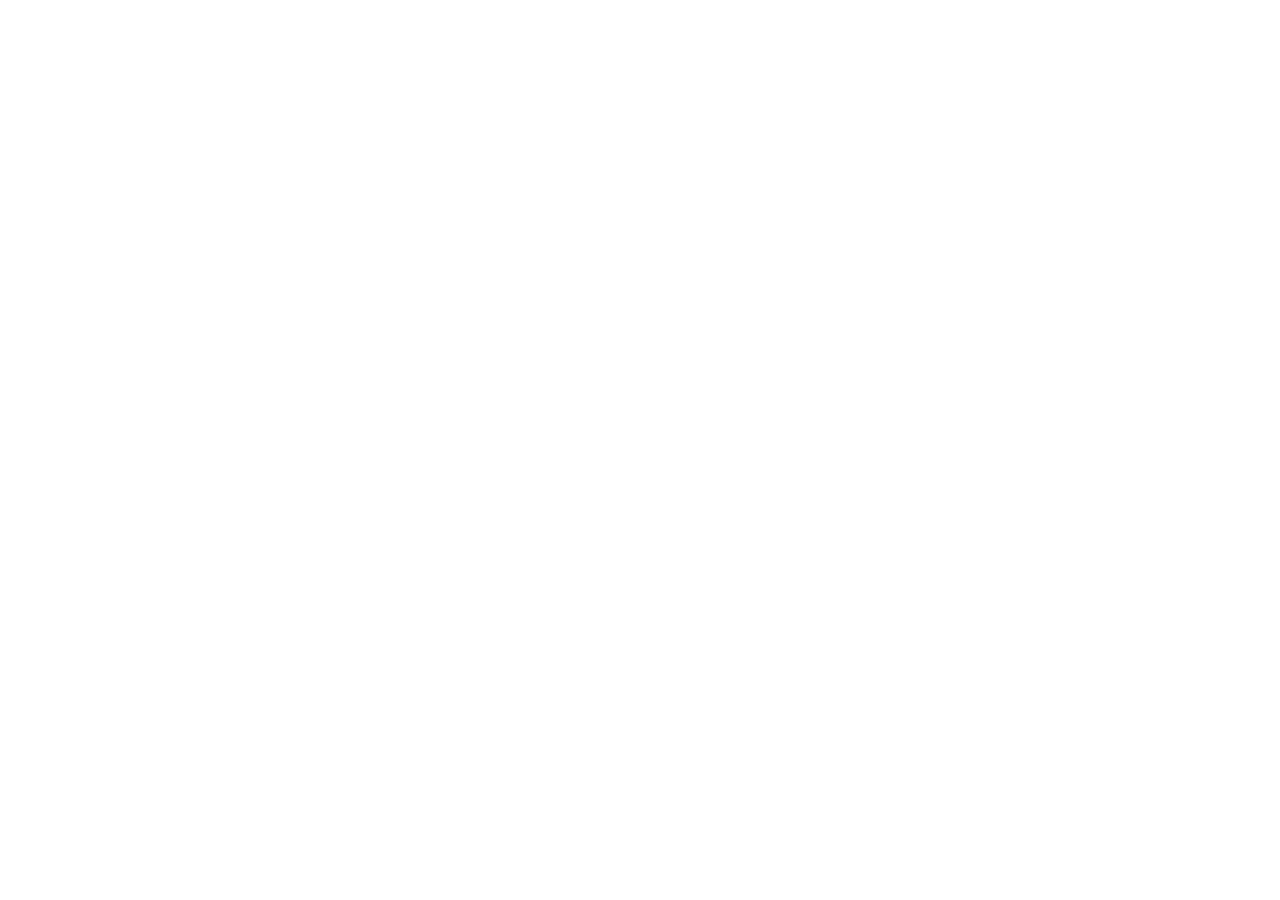
==== resenas/index.html @ 98335f4a "Página puente de reseñas de Google: /reseñas y /resenas con miniatura Co-Authored-By: Claude Opus 5." ====
<!doctype html>
<html lang="es-AR">
<head>
<meta charset="utf-8"><meta name="viewport" content="width=device-width, initial-scale=1">
<title>Dejanos tu reseña · Hera Accesorios</title>
<meta name="description" content="¿Te gustó tu compra en Hera Accesorios? Contanos tu experiencia en Google: nos ayuda muchísimo.">
<!-- Vista previa para WhatsApp / Instagram: la URL de la imagen tiene que ser absoluta. -->
<meta property="og:type" content="website"><meta property="og:locale" content="es_AR">
<meta property="og:site_name" content="Hera Accesorios">
<meta property="og:title" content="Dejanos tu reseña ⭐ Hera Accesorios">
<meta property="og:description" content="¿Te gustó tu compra? Contanos tu experiencia en Google: nos ayuda muchísimo. ¡Gracias!">
<meta property="og:url" content="https://www.heraaccesorios.com.ar/rese%C3%B1as/">
<meta property="og:image" content="https://www.heraaccesorios.com.ar/img/resenas-og.jpg">
<meta property="og:image:secure_url" content="https://www.heraaccesorios.com.ar/img/resenas-og.jpg">
<meta property="og:image:type" content="image/jpeg"><meta property="og:image:width" content="1200"><meta property="og:image:height" content="630">
<meta property="og:image:alt" content="Interior del local Hera Accesorios en Concepción del Uruguay">
<meta name="twitter:card" content="summary_large_image">
<meta name="robots" content="noindex,nofollow">
<meta name="theme-color" content="#F7F0E8"><link rel="icon" href="/img/favicon.svg" type="image/svg+xml">
<!-- La redirección va dentro de la página (no en Cloudflare) para que WhatsApp lea la miniatura de acá. -->
<meta http-equiv="refresh" content="1;url=https://g.page/r/Ce1Mh69QEdltEBM/review">
<script>location.replace("https://g.page/r/Ce1Mh69QEdltEBM/review");</script>
<style>
:root{--cream:#F7F0E8;--ink:#3E2D1D;--accent:#A65A2E;--gold:#C9A66B}
*{box-sizing:border-box}
body{margin:0;min-height:100vh;min-height:100svh;display:grid;place-items:center;padding:24px 16px;background:var(--cream);color:var(--ink);font-family:'DM Sans',Arial,sans-serif;text-align:center;line-height:1.5}
main{max-width:420px}
.logo{font-family:'Marcellus',Georgia,serif;font-size:44px;letter-spacing:8px;margin:0}
.sub{font-size:11px;letter-spacing:5px;margin:0 0 28px}
p{margin:0 0 24px}
a.button{display:inline-flex;align-items:center;justify-content:center;min-height:48px;padding:12px 28px;border-radius:24px;background:var(--accent);color:#fff;text-decoration:none;font-weight:500}
a.button:hover{background:#894722}
a.button:focus-visible{outline:3px solid var(--gold);outline-offset:4px}
</style>
</head>
<body>
<main>
<p class="logo">HERA</p>
<p class="sub">ACCESORIOS</p>
<p>¡Gracias por elegirnos! Te estamos llevando a Google para que nos dejes tu reseña.</p>
<a class="button" href="https://g.page/r/Ce1Mh69QEdltEBM/review">Dejar mi reseña ⭐</a>
</main>
</body>
</html>
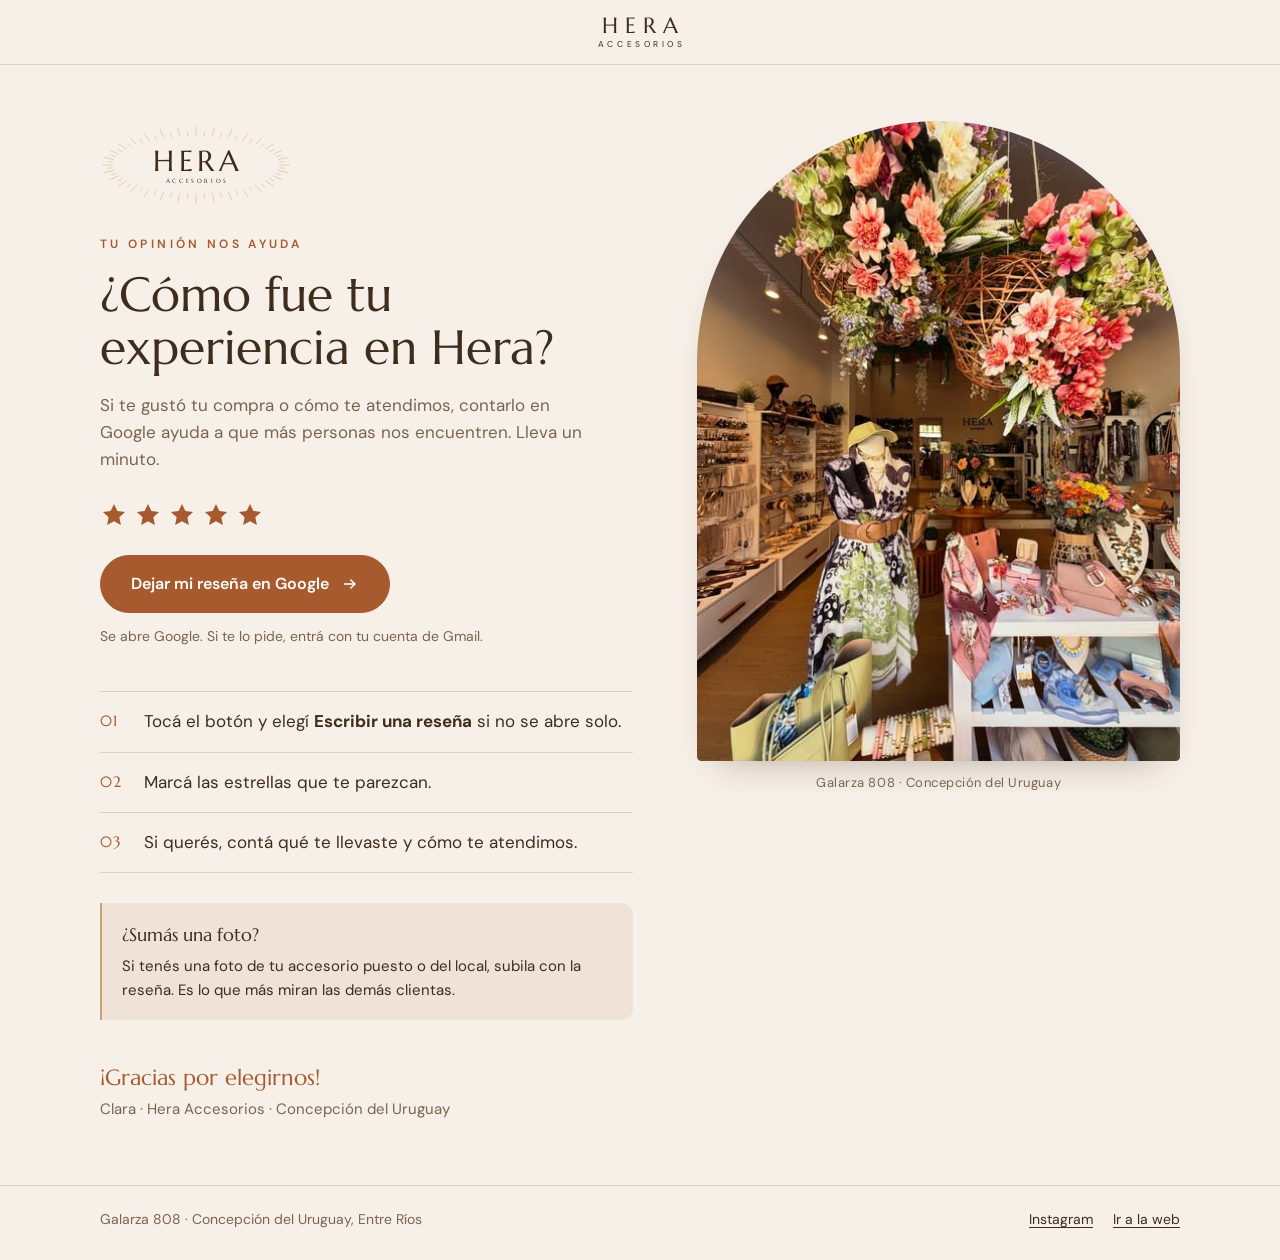
==== commit 16206ce5: "Reseñas: página con botón y pasos, estilo Hera (sin redirección automática) Co-Authored-By: Claude O" ====
--- a/resenas/index.html
+++ b/resenas/index.html
@@ -1,44 +1,89 @@
 <!doctype html>
-<html lang="es-AR">
-<head>
-<meta charset="utf-8"><meta name="viewport" content="width=device-width, initial-scale=1">
-<title>Dejanos tu reseña · Hera Accesorios</title>
-<meta name="description" content="¿Te gustó tu compra en Hera Accesorios? Contanos tu experiencia en Google: nos ayuda muchísimo.">
+<html lang="es-AR"><head><meta charset="utf-8"><meta name="viewport" content="width=device-width,initial-scale=1">
+<title>Dejá tu reseña | Hera Accesorios, Concepción del Uruguay</title>
+<meta name="description" content="¿Te gustó tu compra en Hera Accesorios? Contá en Google cómo fue tu experiencia. Lleva un minuto.">
+<meta name="robots" content="noindex">
+<link rel="canonical" href="https://www.heraaccesorios.com.ar/resenas/">
+<meta name="theme-color" content="#F7F0E8">
+<link rel="icon" href="/img/favicon.svg" type="image/svg+xml">
 <!-- Vista previa para WhatsApp / Instagram: la URL de la imagen tiene que ser absoluta. -->
 <meta property="og:type" content="website"><meta property="og:locale" content="es_AR">
 <meta property="og:site_name" content="Hera Accesorios">
-<meta property="og:title" content="Dejanos tu reseña ⭐ Hera Accesorios">
-<meta property="og:description" content="¿Te gustó tu compra? Contanos tu experiencia en Google: nos ayuda muchísimo. ¡Gracias!">
-<meta property="og:url" content="https://www.heraaccesorios.com.ar/rese%C3%B1as/">
+<meta property="og:title" content="¿Cómo fue tu experiencia en Hera? ⭐">
+<meta property="og:description" content="Dejá tu reseña en Google. Lleva un minuto y nos ayuda muchísimo. ¡Gracias!">
+<meta property="og:url" content="https://www.heraaccesorios.com.ar/resenas/">
 <meta property="og:image" content="https://www.heraaccesorios.com.ar/img/resenas-og.jpg">
 <meta property="og:image:secure_url" content="https://www.heraaccesorios.com.ar/img/resenas-og.jpg">
 <meta property="og:image:type" content="image/jpeg"><meta property="og:image:width" content="1200"><meta property="og:image:height" content="630">
 <meta property="og:image:alt" content="Interior del local Hera Accesorios en Concepción del Uruguay">
 <meta name="twitter:card" content="summary_large_image">
-<meta name="robots" content="noindex,nofollow">
-<meta name="theme-color" content="#F7F0E8"><link rel="icon" href="/img/favicon.svg" type="image/svg+xml">
-<!-- La redirección va dentro de la página (no en Cloudflare) para que WhatsApp lea la miniatura de acá. -->
-<meta http-equiv="refresh" content="1;url=https://g.page/r/Ce1Mh69QEdltEBM/review">
-<script>location.replace("https://g.page/r/Ce1Mh69QEdltEBM/review");</script>
+<link rel="preconnect" href="https://fonts.googleapis.com"><link rel="preconnect" href="https://fonts.gstatic.com" crossorigin>
+<link href="https://fonts.googleapis.com/css2?family=DM+Sans:wght@400;500;600&amp;family=Marcellus&amp;display=swap" rel="stylesheet">
 <style>
-:root{--cream:#F7F0E8;--ink:#3E2D1D;--accent:#A65A2E;--gold:#C9A66B}
+:root{--cream:#F7F0E8;--ink:#3E2D1D;--accent:#A65A2E;--surface:#EFE2D6;--gold:#C9A66B;--muted:#7A6450;--line:rgba(62,45,29,.14);--serif:'Marcellus',Georgia,serif;--sans:'DM Sans',Arial,sans-serif}
 *{box-sizing:border-box}
-body{margin:0;min-height:100vh;min-height:100svh;display:grid;place-items:center;padding:24px 16px;background:var(--cream);color:var(--ink);font-family:'DM Sans',Arial,sans-serif;text-align:center;line-height:1.5}
-main{max-width:420px}
-.logo{font-family:'Marcellus',Georgia,serif;font-size:44px;letter-spacing:8px;margin:0}
-.sub{font-size:11px;letter-spacing:5px;margin:0 0 28px}
-p{margin:0 0 24px}
-a.button{display:inline-flex;align-items:center;justify-content:center;min-height:48px;padding:12px 28px;border-radius:24px;background:var(--accent);color:#fff;text-decoration:none;font-weight:500}
-a.button:hover{background:#894722}
-a.button:focus-visible{outline:3px solid var(--gold);outline-offset:4px}
-</style>
-</head>
-<body>
-<main>
-<p class="logo">HERA</p>
-<p class="sub">ACCESORIOS</p>
-<p>¡Gracias por elegirnos! Te estamos llevando a Google para que nos dejes tu reseña.</p>
-<a class="button" href="https://g.page/r/Ce1Mh69QEdltEBM/review">Dejar mi reseña ⭐</a>
-</main>
-</body>
-</html>
+html,body{margin:0;min-height:100%}
+body{background:var(--cream);color:var(--ink);font-family:var(--sans);font-size:17px;line-height:1.6;overflow-x:hidden}
+a{color:inherit}
+header{border-bottom:1px solid var(--line)}
+header .wrap{display:flex;align-items:center;justify-content:center;min-height:64px}
+.brand{text-decoration:none;text-align:center;line-height:1}
+.brand b{display:block;font-family:var(--serif);font-weight:400;font-size:22px;letter-spacing:.32em;padding-left:.32em}
+.brand small{display:block;font-size:8.5px;letter-spacing:.42em;padding-left:.42em;margin-top:4px}
+.wrap{width:min(1080px,100% - 32px);margin:0 auto}
+main .wrap{display:grid;grid-template-columns:minmax(0,1.05fr) minmax(0,.95fr);gap:64px;align-items:start;padding:56px 0 64px}
+.logo{display:block;width:220px;height:auto;margin:0 0 26px -14px}
+.logo text{font-family:var(--serif);fill:var(--ink)}
+.eyebrow{font-size:12px;letter-spacing:.28em;font-weight:600;color:var(--accent);margin:0 0 14px;text-transform:uppercase}
+h1{font-family:var(--serif);font-weight:400;font-size:clamp(32px,5.4vw,48px);line-height:1.1;margin:0 0 18px}
+.lead{color:var(--muted);margin:0 0 28px;max-width:500px}
+.stars{display:flex;gap:6px;margin:0 0 26px}
+.stars svg{width:28px;height:28px;fill:var(--accent)}
+.button{display:inline-flex;align-items:center;justify-content:center;gap:12px;min-height:56px;padding:15px 30px;border-radius:999px;background:var(--accent);color:#fff;text-decoration:none;font-weight:600;font-size:16px;border:1px solid var(--accent);transition:background .2s,color .2s}
+.button:hover{background:#894722;border-color:#894722}
+.button:focus-visible{outline:3px solid var(--gold);outline-offset:4px}
+.button svg{width:18px;height:18px;fill:currentColor}
+.note-account{font-size:14px;color:var(--muted);margin:12px 0 0}
+ol{list-style:none;counter-reset:p;padding:0;margin:44px 0 0;border-top:1px solid var(--line)}
+ol li{counter-increment:p;display:grid;grid-template-columns:44px 1fr;padding:16px 0;border-bottom:1px solid var(--line)}
+ol li:before{content:counter(p,decimal-leading-zero);font-family:var(--serif);font-size:15px;letter-spacing:.08em;color:var(--accent);padding-top:1px}
+.tip{margin:30px 0 0;padding:18px 20px;border-left:2px solid var(--gold);background:var(--surface);border-radius:0 12px 12px 0;font-size:15px}
+.tip strong{display:block;margin-bottom:4px;font-family:var(--serif);font-weight:400;font-size:18px}
+.thanks{margin:40px 0 0;font-size:15px;color:var(--muted)}
+.thanks b{display:block;font-family:var(--serif);font-weight:400;font-size:22px;color:var(--accent);margin-bottom:2px}
+.photo{position:sticky;top:32px;margin:0}
+.photo img{display:block;width:100%;aspect-ratio:3/4;object-fit:cover;border-radius:999px 999px 18px 18px;box-shadow:0 18px 40px -24px rgba(62,45,29,.45)}
+.photo figcaption{font-size:13px;color:var(--muted);text-align:center;margin-top:12px;letter-spacing:.04em}
+footer{border-top:1px solid var(--line);padding:22px 0 30px;font-size:14px;color:var(--muted)}
+footer .wrap{display:flex;flex-wrap:wrap;gap:8px 24px;justify-content:space-between}
+footer nav{display:flex;gap:20px}
+footer a{color:var(--ink);text-underline-offset:3px}
+@media(max-width:820px){
+  main .wrap{grid-template-columns:1fr;gap:40px;padding:40px 0 48px}
+  .photo{position:static;max-width:340px;margin:0 auto}
+}
+@media(max-width:560px){.logo{width:180px;margin-left:-11px}.button{width:100%}}
+@media(prefers-reduced-motion:reduce){.button{transition:none}}
+</style></head><body>
+<header><div class="wrap"><a class="brand" href="/" aria-label="Hera Accesorios, ir a la web"><b>HERA</b><small>ACCESORIOS</small></a></div></header>
+<main><div class="wrap">
+<div>
+<svg class="logo" viewBox="0 0 500 200" aria-hidden="true" focusable="false"><g stroke="#C9A66B" stroke-width="1" fill="none"><path d="M440.0 100.0L463.0 100.0"/><path d="M439.1 106.4L451.0 107.5"/><path d="M436.3 112.7L458.9 117.2"/><path d="M431.8 118.9L443.3 122.4"/><path d="M425.5 124.9L446.8 133.7"/><path d="M417.6 130.6L428.1 136.3"/><path d="M408.0 136.1L427.1 148.9"/><path d="M396.9 141.2L406.1 148.8"/><path d="M384.4 146.0L400.6 162.2"/><path d="M370.5 150.2L378.1 159.5"/><path d="M355.6 154.0L368.3 173.2"/><path d="M339.6 157.3L345.2 167.9"/><path d="M322.7 160.1L331.5 181.3"/><path d="M305.2 162.2L308.6 173.7"/><path d="M287.1 163.8L291.6 186.3"/><path d="M268.6 164.7L269.8 176.6"/><path d="M250.0 165.0L250.0 188.0"/><path d="M231.4 164.7L230.2 176.6"/><path d="M212.9 163.8L208.4 186.3"/><path d="M194.8 162.2L191.4 173.7"/><path d="M177.3 160.1L168.5 181.3"/><path d="M160.4 157.3L154.8 167.9"/><path d="M144.4 154.0L131.7 173.2"/><path d="M129.5 150.2L121.9 159.5"/><path d="M115.6 146.0L99.4 162.2"/><path d="M103.1 141.2L93.9 148.8"/><path d="M92.0 136.1L72.9 148.9"/><path d="M82.4 130.6L71.9 136.3"/><path d="M74.5 124.9L53.2 133.7"/><path d="M68.2 118.9L56.7 122.4"/><path d="M63.7 112.7L41.1 117.2"/><path d="M60.9 106.4L49.0 107.5"/><path d="M60.0 100.0L37.0 100.0"/><path d="M60.9 93.6L49.0 92.5"/><path d="M63.7 87.3L41.1 82.8"/><path d="M68.2 81.1L56.7 77.6"/><path d="M74.5 75.1L53.2 66.3"/><path d="M82.4 69.4L71.9 63.7"/><path d="M92.0 63.9L72.9 51.1"/><path d="M103.1 58.8L93.9 51.2"/><path d="M115.6 54.0L99.4 37.8"/><path d="M129.5 49.8L121.9 40.5"/><path d="M144.4 46.0L131.7 26.8"/><path d="M160.4 42.7L154.8 32.1"/><path d="M177.3 39.9L168.5 18.7"/><path d="M194.8 37.8L191.4 26.3"/><path d="M212.9 36.2L208.4 13.7"/><path d="M231.4 35.3L230.2 23.4"/><path d="M250.0 35.0L250.0 12.0"/><path d="M268.6 35.3L269.8 23.4"/><path d="M287.1 36.2L291.6 13.7"/><path d="M305.2 37.8L308.6 26.3"/><path d="M322.7 39.9L331.5 18.7"/><path d="M339.6 42.7L345.2 32.1"/><path d="M355.6 46.0L368.3 26.8"/><path d="M370.5 49.8L378.1 40.5"/><path d="M384.4 54.0L400.6 37.8"/><path d="M396.9 58.8L406.1 51.2"/><path d="M408.0 63.9L427.1 51.1"/><path d="M417.6 69.4L428.1 63.7"/><path d="M425.5 75.1L446.8 66.3"/><path d="M431.8 81.1L443.3 77.6"/><path d="M436.3 87.3L458.9 82.8"/><path d="M439.1 93.6L451.0 92.5"/></g><text x="255" y="113" font-size="66" letter-spacing="10" text-anchor="middle">HERA</text><text x="253" y="142" font-size="14" letter-spacing="6" text-anchor="middle">ACCESORIOS</text></svg>
+<p class="eyebrow">Tu opinión nos ayuda</p>
+<h1>¿Cómo fue tu experiencia en Hera?</h1>
+<p class="lead">Si te gustó tu compra o cómo te atendimos, contarlo en Google ayuda a que más personas nos encuentren. Lleva un minuto.</p>
+<div class="stars" aria-hidden="true"><svg viewBox="0 0 24 24"><path d="M12 2.5l2.9 6.1 6.6.8-4.9 4.6 1.3 6.6L12 17.3l-5.9 3.3 1.3-6.6-4.9-4.6 6.6-.8z"/></svg><svg viewBox="0 0 24 24"><path d="M12 2.5l2.9 6.1 6.6.8-4.9 4.6 1.3 6.6L12 17.3l-5.9 3.3 1.3-6.6-4.9-4.6 6.6-.8z"/></svg><svg viewBox="0 0 24 24"><path d="M12 2.5l2.9 6.1 6.6.8-4.9 4.6 1.3 6.6L12 17.3l-5.9 3.3 1.3-6.6-4.9-4.6 6.6-.8z"/></svg><svg viewBox="0 0 24 24"><path d="M12 2.5l2.9 6.1 6.6.8-4.9 4.6 1.3 6.6L12 17.3l-5.9 3.3 1.3-6.6-4.9-4.6 6.6-.8z"/></svg><svg viewBox="0 0 24 24"><path d="M12 2.5l2.9 6.1 6.6.8-4.9 4.6 1.3 6.6L12 17.3l-5.9 3.3 1.3-6.6-4.9-4.6 6.6-.8z"/></svg></div>
+<a class="button" href="https://g.page/r/Ce1Mh69QEdltEBM/review" rel="noopener">Dejar mi reseña en Google <svg viewBox="0 0 24 24" aria-hidden="true" focusable="false"><path d="M13.2 5.3 19.9 12l-6.7 6.7-1.4-1.4 4.3-4.3H4v-2h12.1l-4.3-4.3z"/></svg></a>
+<p class="note-account">Se abre Google. Si te lo pide, entrá con tu cuenta de Gmail.</p>
+<ol>
+<li><span>Tocá el botón y elegí <strong>Escribir una reseña</strong> si no se abre solo.</span></li>
+<li><span>Marcá las estrellas que te parezcan.</span></li>
+<li><span>Si querés, contá qué te llevaste y cómo te atendimos.</span></li>
+</ol>
+<div class="tip"><strong>¿Sumás una foto?</strong>Si tenés una foto de tu accesorio puesto o del local, subila con la reseña. Es lo que más miran las demás clientas.</div>
+<p class="thanks"><b>¡Gracias por elegirnos!</b>Clara · Hera Accesorios · Concepción del Uruguay</p>
+</div>
+<figure class="photo"><img src="/img/local-flores.jpg" width="480" height="640" alt="Interior del local Hera Accesorios, con flores colgantes y accesorios en exhibición" loading="lazy"><figcaption>Galarza 808 · Concepción del Uruguay</figcaption></figure>
+</div></main>
+<footer><div class="wrap"><span>Galarza 808 · Concepción del Uruguay, Entre Ríos</span><nav><a href="https://www.instagram.com/heraaccesorios.cdelu/" target="_blank" rel="noopener">Instagram</a><a href="/">Ir a la web</a></nav></div></footer>
+</body></html>
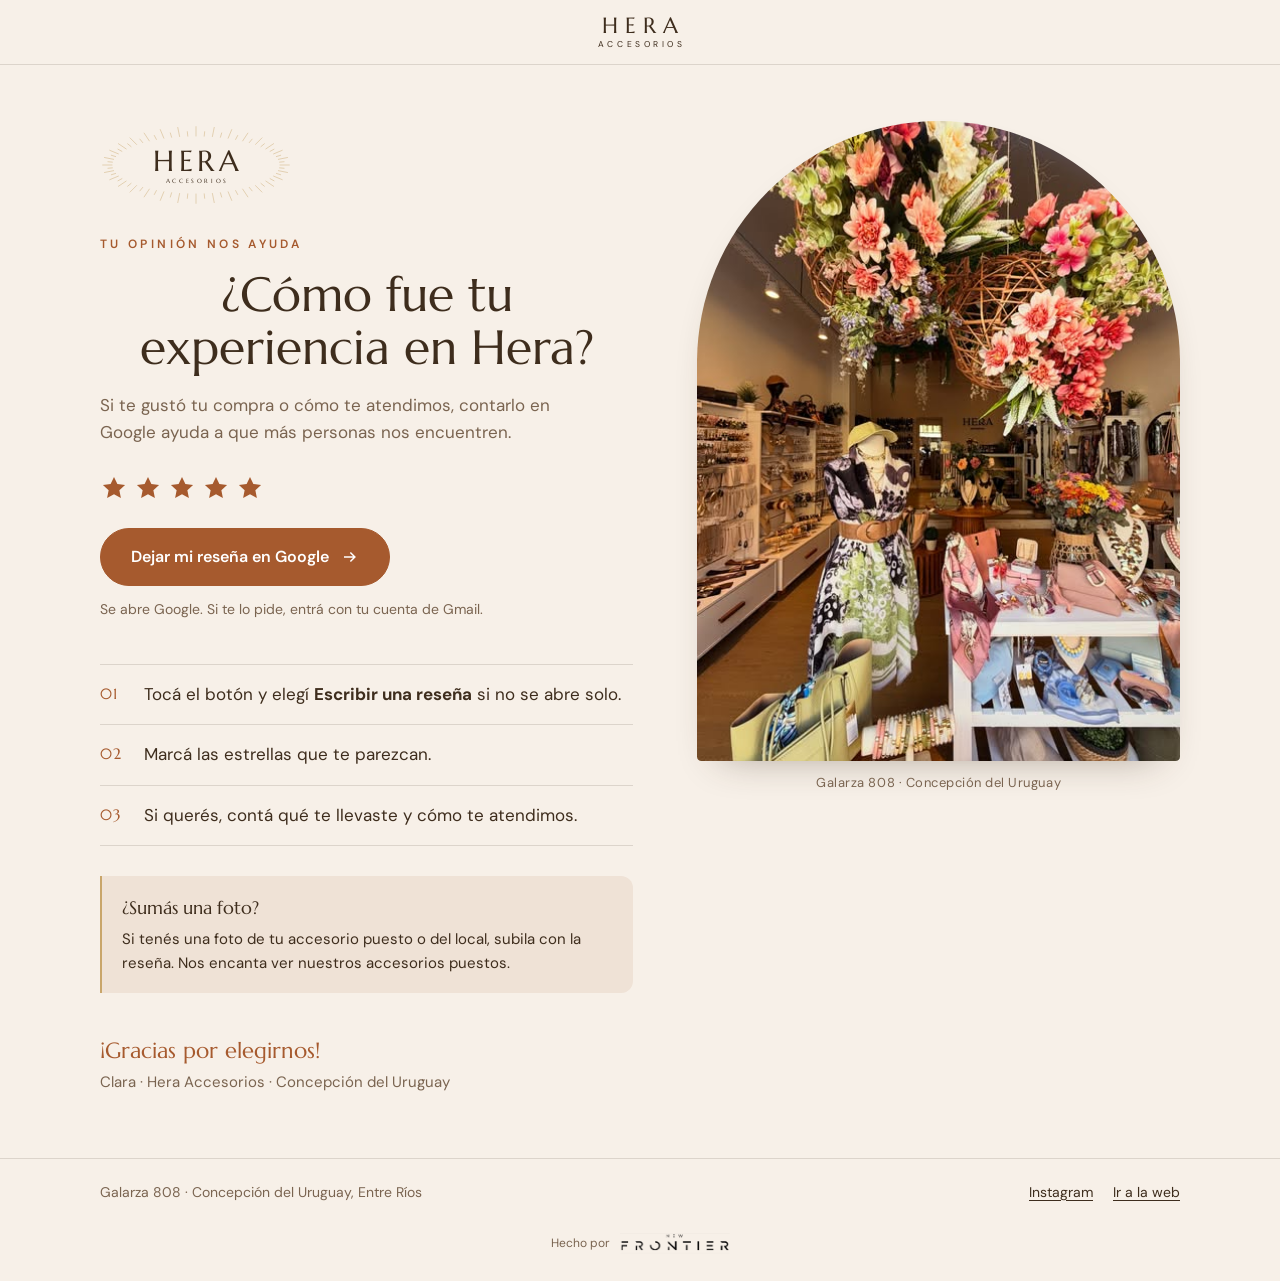
==== commit f811acb6: "Reseñas: título centrado, textos ajustados y crédito New Frontier Co-Authored-By: Claude Opus 5.5 <n" ====
--- a/resenas/index.html
+++ b/resenas/index.html
@@ -35,7 +35,7 @@
 .logo{display:block;width:220px;height:auto;margin:0 0 26px -14px}
 .logo text{font-family:var(--serif);fill:var(--ink)}
 .eyebrow{font-size:12px;letter-spacing:.28em;font-weight:600;color:var(--accent);margin:0 0 14px;text-transform:uppercase}
-h1{font-family:var(--serif);font-weight:400;font-size:clamp(32px,5.4vw,48px);line-height:1.1;margin:0 0 18px}
+h1{text-align:center;font-family:var(--serif);font-weight:400;font-size:clamp(32px,5.4vw,48px);line-height:1.1;margin:0 0 18px}
 .lead{color:var(--muted);margin:0 0 28px;max-width:500px}
 .stars{display:flex;gap:6px;margin:0 0 26px}
 .stars svg{width:28px;height:28px;fill:var(--accent)}
@@ -58,6 +58,9 @@
 footer .wrap{display:flex;flex-wrap:wrap;gap:8px 24px;justify-content:space-between}
 footer nav{display:flex;gap:20px}
 footer a{color:var(--ink);text-underline-offset:3px}
+.credit{display:flex;align-items:center;justify-content:center;gap:10px;padding:0 0 28px;font-size:12px;color:var(--muted)}
+.credit a{display:block;transition:opacity .2s}.credit a:hover{opacity:.7}
+.credit img{display:block;width:110px;height:auto;mix-blend-mode:multiply}
 @media(max-width:820px){
   main .wrap{grid-template-columns:1fr;gap:40px;padding:40px 0 48px}
   .photo{position:static;max-width:340px;margin:0 auto}
@@ -71,7 +74,7 @@
 <svg class="logo" viewBox="0 0 500 200" aria-hidden="true" focusable="false"><g stroke="#C9A66B" stroke-width="1" fill="none"><path d="M440.0 100.0L463.0 100.0"/><path d="M439.1 106.4L451.0 107.5"/><path d="M436.3 112.7L458.9 117.2"/><path d="M431.8 118.9L443.3 122.4"/><path d="M425.5 124.9L446.8 133.7"/><path d="M417.6 130.6L428.1 136.3"/><path d="M408.0 136.1L427.1 148.9"/><path d="M396.9 141.2L406.1 148.8"/><path d="M384.4 146.0L400.6 162.2"/><path d="M370.5 150.2L378.1 159.5"/><path d="M355.6 154.0L368.3 173.2"/><path d="M339.6 157.3L345.2 167.9"/><path d="M322.7 160.1L331.5 181.3"/><path d="M305.2 162.2L308.6 173.7"/><path d="M287.1 163.8L291.6 186.3"/><path d="M268.6 164.7L269.8 176.6"/><path d="M250.0 165.0L250.0 188.0"/><path d="M231.4 164.7L230.2 176.6"/><path d="M212.9 163.8L208.4 186.3"/><path d="M194.8 162.2L191.4 173.7"/><path d="M177.3 160.1L168.5 181.3"/><path d="M160.4 157.3L154.8 167.9"/><path d="M144.4 154.0L131.7 173.2"/><path d="M129.5 150.2L121.9 159.5"/><path d="M115.6 146.0L99.4 162.2"/><path d="M103.1 141.2L93.9 148.8"/><path d="M92.0 136.1L72.9 148.9"/><path d="M82.4 130.6L71.9 136.3"/><path d="M74.5 124.9L53.2 133.7"/><path d="M68.2 118.9L56.7 122.4"/><path d="M63.7 112.7L41.1 117.2"/><path d="M60.9 106.4L49.0 107.5"/><path d="M60.0 100.0L37.0 100.0"/><path d="M60.9 93.6L49.0 92.5"/><path d="M63.7 87.3L41.1 82.8"/><path d="M68.2 81.1L56.7 77.6"/><path d="M74.5 75.1L53.2 66.3"/><path d="M82.4 69.4L71.9 63.7"/><path d="M92.0 63.9L72.9 51.1"/><path d="M103.1 58.8L93.9 51.2"/><path d="M115.6 54.0L99.4 37.8"/><path d="M129.5 49.8L121.9 40.5"/><path d="M144.4 46.0L131.7 26.8"/><path d="M160.4 42.7L154.8 32.1"/><path d="M177.3 39.9L168.5 18.7"/><path d="M194.8 37.8L191.4 26.3"/><path d="M212.9 36.2L208.4 13.7"/><path d="M231.4 35.3L230.2 23.4"/><path d="M250.0 35.0L250.0 12.0"/><path d="M268.6 35.3L269.8 23.4"/><path d="M287.1 36.2L291.6 13.7"/><path d="M305.2 37.8L308.6 26.3"/><path d="M322.7 39.9L331.5 18.7"/><path d="M339.6 42.7L345.2 32.1"/><path d="M355.6 46.0L368.3 26.8"/><path d="M370.5 49.8L378.1 40.5"/><path d="M384.4 54.0L400.6 37.8"/><path d="M396.9 58.8L406.1 51.2"/><path d="M408.0 63.9L427.1 51.1"/><path d="M417.6 69.4L428.1 63.7"/><path d="M425.5 75.1L446.8 66.3"/><path d="M431.8 81.1L443.3 77.6"/><path d="M436.3 87.3L458.9 82.8"/><path d="M439.1 93.6L451.0 92.5"/></g><text x="255" y="113" font-size="66" letter-spacing="10" text-anchor="middle">HERA</text><text x="253" y="142" font-size="14" letter-spacing="6" text-anchor="middle">ACCESORIOS</text></svg>
 <p class="eyebrow">Tu opinión nos ayuda</p>
 <h1>¿Cómo fue tu experiencia en Hera?</h1>
-<p class="lead">Si te gustó tu compra o cómo te atendimos, contarlo en Google ayuda a que más personas nos encuentren. Lleva un minuto.</p>
+<p class="lead">Si te gustó tu compra o cómo te atendimos, contarlo en Google ayuda a que más personas nos encuentren.</p>
 <div class="stars" aria-hidden="true"><svg viewBox="0 0 24 24"><path d="M12 2.5l2.9 6.1 6.6.8-4.9 4.6 1.3 6.6L12 17.3l-5.9 3.3 1.3-6.6-4.9-4.6 6.6-.8z"/></svg><svg viewBox="0 0 24 24"><path d="M12 2.5l2.9 6.1 6.6.8-4.9 4.6 1.3 6.6L12 17.3l-5.9 3.3 1.3-6.6-4.9-4.6 6.6-.8z"/></svg><svg viewBox="0 0 24 24"><path d="M12 2.5l2.9 6.1 6.6.8-4.9 4.6 1.3 6.6L12 17.3l-5.9 3.3 1.3-6.6-4.9-4.6 6.6-.8z"/></svg><svg viewBox="0 0 24 24"><path d="M12 2.5l2.9 6.1 6.6.8-4.9 4.6 1.3 6.6L12 17.3l-5.9 3.3 1.3-6.6-4.9-4.6 6.6-.8z"/></svg><svg viewBox="0 0 24 24"><path d="M12 2.5l2.9 6.1 6.6.8-4.9 4.6 1.3 6.6L12 17.3l-5.9 3.3 1.3-6.6-4.9-4.6 6.6-.8z"/></svg></div>
 <a class="button" href="https://g.page/r/Ce1Mh69QEdltEBM/review" rel="noopener">Dejar mi reseña en Google <svg viewBox="0 0 24 24" aria-hidden="true" focusable="false"><path d="M13.2 5.3 19.9 12l-6.7 6.7-1.4-1.4 4.3-4.3H4v-2h12.1l-4.3-4.3z"/></svg></a>
 <p class="note-account">Se abre Google. Si te lo pide, entrá con tu cuenta de Gmail.</p>
@@ -80,10 +83,11 @@
 <li><span>Marcá las estrellas que te parezcan.</span></li>
 <li><span>Si querés, contá qué te llevaste y cómo te atendimos.</span></li>
 </ol>
-<div class="tip"><strong>¿Sumás una foto?</strong>Si tenés una foto de tu accesorio puesto o del local, subila con la reseña. Es lo que más miran las demás clientas.</div>
+<div class="tip"><strong>¿Sumás una foto?</strong>Si tenés una foto de tu accesorio puesto o del local, subila con la reseña. Nos encanta ver nuestros accesorios puestos.</div>
 <p class="thanks"><b>¡Gracias por elegirnos!</b>Clara · Hera Accesorios · Concepción del Uruguay</p>
 </div>
 <figure class="photo"><img src="/img/local-flores.jpg" width="480" height="640" alt="Interior del local Hera Accesorios, con flores colgantes y accesorios en exhibición" loading="lazy"><figcaption>Galarza 808 · Concepción del Uruguay</figcaption></figure>
 </div></main>
 <footer><div class="wrap"><span>Galarza 808 · Concepción del Uruguay, Entre Ríos</span><nav><a href="https://www.instagram.com/heraaccesorios.cdelu/" target="_blank" rel="noopener">Instagram</a><a href="/">Ir a la web</a></nav></div></footer>
+<div class="credit"><span>Hecho por</span><a href="https://newfrontieria.com/" target="_blank" rel="noopener" aria-label="New Frontier (abre en otra pestaña)"><img src="/img/logo-new-frontier.png" width="480" height="89" alt="New Frontier" loading="lazy"></a></div>
 </body></html>
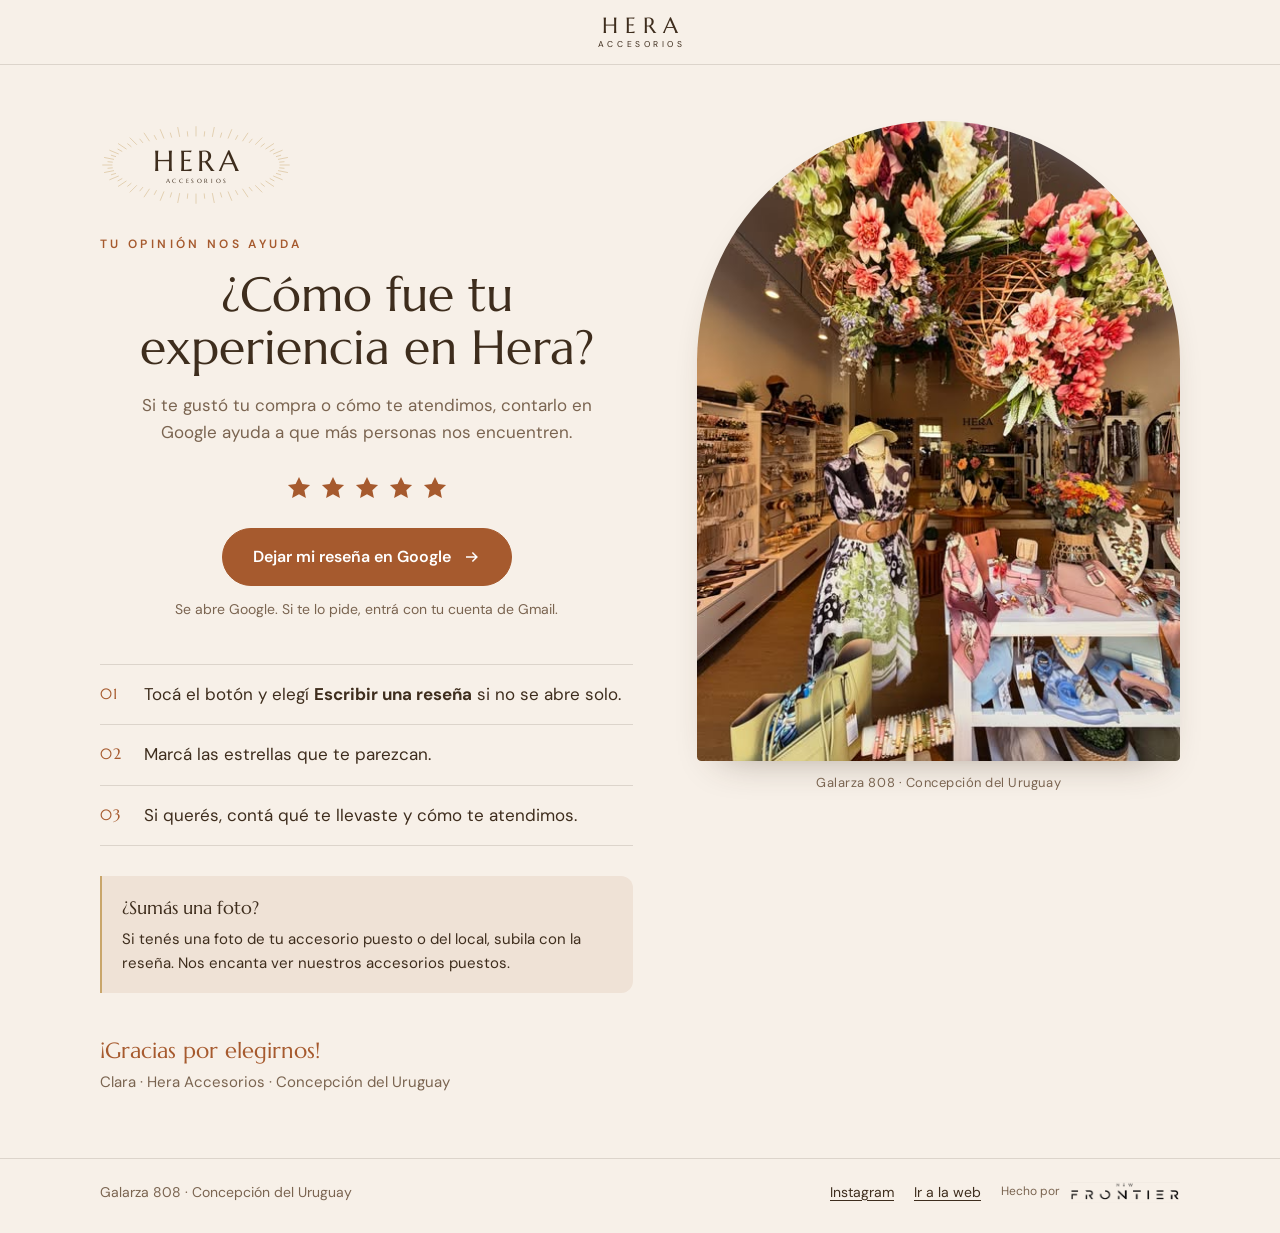
==== commit a38177a2: "Reseñas: bloque central centrado y crédito New Frontier en la línea del pie Co-Authored-By: Claude O" ====
--- a/resenas/index.html
+++ b/resenas/index.html
@@ -1,7 +1,7 @@
 <!doctype html>
 <html lang="es-AR"><head><meta charset="utf-8"><meta name="viewport" content="width=device-width,initial-scale=1">
 <title>Dejá tu reseña | Hera Accesorios, Concepción del Uruguay</title>
-<meta name="description" content="¿Te gustó tu compra en Hera Accesorios? Contá en Google cómo fue tu experiencia. Lleva un minuto.">
+<meta name="description" content="¿Te gustó tu compra en Hera Accesorios? Contá en Google cómo fue tu experiencia.">
 <meta name="robots" content="noindex">
 <link rel="canonical" href="https://www.heraaccesorios.com.ar/resenas/">
 <meta name="theme-color" content="#F7F0E8">
@@ -10,7 +10,7 @@
 <meta property="og:type" content="website"><meta property="og:locale" content="es_AR">
 <meta property="og:site_name" content="Hera Accesorios">
 <meta property="og:title" content="¿Cómo fue tu experiencia en Hera? ⭐">
-<meta property="og:description" content="Dejá tu reseña en Google. Lleva un minuto y nos ayuda muchísimo. ¡Gracias!">
+<meta property="og:description" content="Dejá tu reseña en Google: nos ayuda muchísimo. ¡Gracias!">
 <meta property="og:url" content="https://www.heraaccesorios.com.ar/resenas/">
 <meta property="og:image" content="https://www.heraaccesorios.com.ar/img/resenas-og.jpg">
 <meta property="og:image:secure_url" content="https://www.heraaccesorios.com.ar/img/resenas-og.jpg">
@@ -36,14 +36,14 @@
 .logo text{font-family:var(--serif);fill:var(--ink)}
 .eyebrow{font-size:12px;letter-spacing:.28em;font-weight:600;color:var(--accent);margin:0 0 14px;text-transform:uppercase}
 h1{text-align:center;font-family:var(--serif);font-weight:400;font-size:clamp(32px,5.4vw,48px);line-height:1.1;margin:0 0 18px}
-.lead{color:var(--muted);margin:0 0 28px;max-width:500px}
-.stars{display:flex;gap:6px;margin:0 0 26px}
+.lead{color:var(--muted);margin:0 auto 28px;max-width:500px;text-align:center}
+.stars{display:flex;justify-content:center;gap:6px;margin:0 0 26px}
 .stars svg{width:28px;height:28px;fill:var(--accent)}
-.button{display:inline-flex;align-items:center;justify-content:center;gap:12px;min-height:56px;padding:15px 30px;border-radius:999px;background:var(--accent);color:#fff;text-decoration:none;font-weight:600;font-size:16px;border:1px solid var(--accent);transition:background .2s,color .2s}
+.button{display:flex;width:fit-content;margin:0 auto;align-items:center;justify-content:center;gap:12px;min-height:56px;padding:15px 30px;border-radius:999px;background:var(--accent);color:#fff;text-decoration:none;font-weight:600;font-size:16px;border:1px solid var(--accent);transition:background .2s,color .2s}
 .button:hover{background:#894722;border-color:#894722}
 .button:focus-visible{outline:3px solid var(--gold);outline-offset:4px}
 .button svg{width:18px;height:18px;fill:currentColor}
-.note-account{font-size:14px;color:var(--muted);margin:12px 0 0}
+.note-account{font-size:14px;color:var(--muted);margin:12px 0 0;text-align:center}
 ol{list-style:none;counter-reset:p;padding:0;margin:44px 0 0;border-top:1px solid var(--line)}
 ol li{counter-increment:p;display:grid;grid-template-columns:44px 1fr;padding:16px 0;border-bottom:1px solid var(--line)}
 ol li:before{content:counter(p,decimal-leading-zero);font-family:var(--serif);font-size:15px;letter-spacing:.08em;color:var(--accent);padding-top:1px}
@@ -55,12 +55,13 @@
 .photo img{display:block;width:100%;aspect-ratio:3/4;object-fit:cover;border-radius:999px 999px 18px 18px;box-shadow:0 18px 40px -24px rgba(62,45,29,.45)}
 .photo figcaption{font-size:13px;color:var(--muted);text-align:center;margin-top:12px;letter-spacing:.04em}
 footer{border-top:1px solid var(--line);padding:22px 0 30px;font-size:14px;color:var(--muted)}
-footer .wrap{display:flex;flex-wrap:wrap;gap:8px 24px;justify-content:space-between}
-footer nav{display:flex;gap:20px}
+footer .wrap{display:flex;flex-wrap:wrap;align-items:center;gap:12px 24px;justify-content:space-between}
+footer nav{display:flex;align-items:center;flex-wrap:nowrap;gap:20px}
 footer a{color:var(--ink);text-underline-offset:3px}
-.credit{display:flex;align-items:center;justify-content:center;gap:10px;padding:0 0 28px;font-size:12px;color:var(--muted)}
+.credit{display:flex;align-items:center;gap:10px;font-size:12px;color:var(--muted)}
 .credit a{display:block;transition:opacity .2s}.credit a:hover{opacity:.7}
 .credit img{display:block;width:110px;height:auto;mix-blend-mode:multiply}
+@media(max-width:400px){footer nav{gap:14px}.credit{gap:8px}.credit img{width:92px}}
 @media(max-width:820px){
   main .wrap{grid-template-columns:1fr;gap:40px;padding:40px 0 48px}
   .photo{position:static;max-width:340px;margin:0 auto}
@@ -88,6 +89,5 @@
 </div>
 <figure class="photo"><img src="/img/local-flores.jpg" width="480" height="640" alt="Interior del local Hera Accesorios, con flores colgantes y accesorios en exhibición" loading="lazy"><figcaption>Galarza 808 · Concepción del Uruguay</figcaption></figure>
 </div></main>
-<footer><div class="wrap"><span>Galarza 808 · Concepción del Uruguay, Entre Ríos</span><nav><a href="https://www.instagram.com/heraaccesorios.cdelu/" target="_blank" rel="noopener">Instagram</a><a href="/">Ir a la web</a></nav></div></footer>
-<div class="credit"><span>Hecho por</span><a href="https://newfrontieria.com/" target="_blank" rel="noopener" aria-label="New Frontier (abre en otra pestaña)"><img src="/img/logo-new-frontier.png" width="480" height="89" alt="New Frontier" loading="lazy"></a></div>
+<footer><div class="wrap"><span>Galarza 808 · Concepción del Uruguay</span><nav><a href="https://www.instagram.com/heraaccesorios.cdelu/" target="_blank" rel="noopener">Instagram</a><a href="/">Ir a la web</a><div class="credit"><span>Hecho por</span><a href="https://newfrontieria.com/" target="_blank" rel="noopener" aria-label="New Frontier (abre en otra pestaña)"><img src="/img/logo-new-frontier.png" width="480" height="89" alt="New Frontier" loading="lazy"></a></div></nav></div></footer>
 </body></html>
